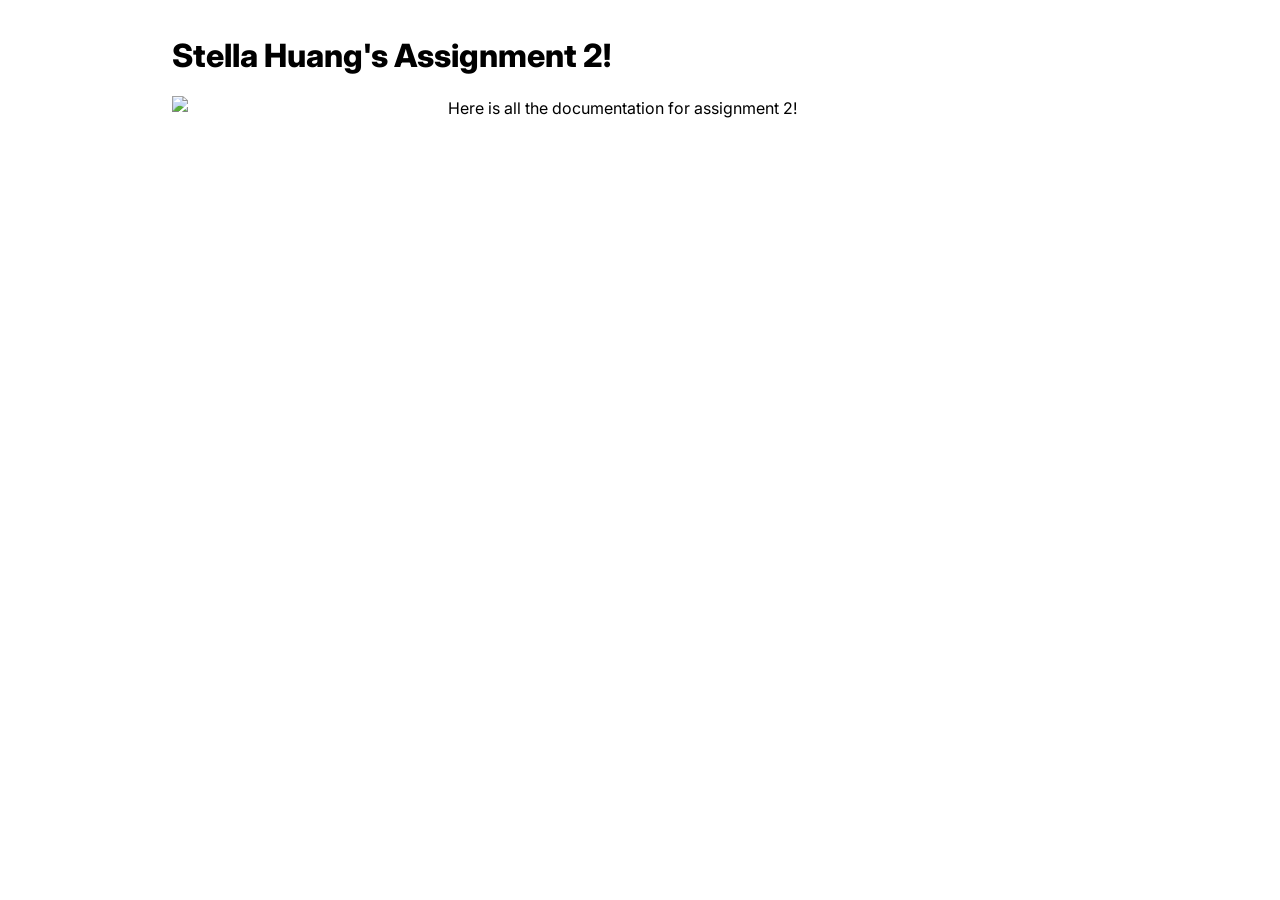
==== docs/a2.html @ b4155932 "Add the Assignment 1 blink writeup to the portfolio. Co-authored-by: Cursor <cursoragent@cursor.com>" ====
<!DOCTYPE html>
<html>
  <head>
    <meta charset="utf-8" />
    <meta name="viewport" content="width=device-width, maximum-scale=1.0" />

    <title>Stella Huang's HCDE 439 Physical Computing Page!</title>

    <link href="style.css" rel="stylesheet" type="text/css" />
  </head>
  <body>
    <h1>Stella Huang's Assignment 2!</h1>
    <div class="header">
      <img src="red-panda.jpg" />
      <p>Here is all the documentation for assignment 2!</p>
    </div>
  </body>
</html>
---- docs/style.css ----
@import url("https://fonts.googleapis.com/css2?family=Inter:wght@100;200;300;400;500;600;700;800;900&display=swap");

*,
*::before,
*::after {
  box-sizing: border-box;
}

* {
  margin: 0;
}

img,
picture,
video,
canvas,
svg {
  display: block;
  max-width: 100%;
}

body {
  font-family: "Inter", sans-serif;
  line-height: 1.5;
  -webkit-font-smoothing: antialiased;
  max-width: 1000px;
  padding: 2em;
  margin: auto;
}

h1 {
  font-weight: 800;
}

h2 {
  font-weight: 700;
}

.header {
  display: flex;
  align-items: flex-start;
  gap: 1em;
  margin-top: 1em;
}

.header img {
  width: 260px;
  flex-shrink: 0;
  object-fit: cover;
}

.grid {
  display: grid;
  grid-template-columns: repeat(auto-fit, minmax(250px, 1fr));
  gap: 1em;
  margin-top: 2em;
}

.assignment a {
  color: #000;
  text-decoration: none;
}

.assignment a:hover {
  color: #f06;
}

.assignment img {
  aspect-ratio: 1;
  object-fit: cover;
}

.assignment p {
  margin-top: 0.5em;
}

.writeup h2 {
  margin-top: 2.25rem;
  margin-bottom: 0.6rem;
}

.writeup h3 {
  margin-top: 1.5rem;
  margin-bottom: 0.5rem;
  font-size: 1.15rem;
  font-weight: 700;
}

.writeup p,
.writeup figcaption {
  margin-top: 0.75em;
  max-width: 68ch;
}

.writeup figure {
  margin-top: 1rem;
}

.writeup figure img {
  width: 100%;
  height: auto;
}

.writeup .blink-gif {
  width: auto;
  max-width: min(100%, 440px);
  height: auto;
}

.writeup .voltage-graph {
  width: auto;
  max-width: min(100%, 520px);
  height: auto;
}

.writeup .schematic {
  width: auto;
  max-width: min(100%, 760px);
  height: auto;
}

.writeup .circuit-photo {
  width: auto;
  max-width: min(100%, 420px);
  height: auto;
}

.writeup figcaption {
  font-size: 0.95rem;
}

.writeup pre {
  margin-top: 1em;
  max-width: 100%;
  overflow-x: auto;
  padding: 1em;
  background: #f4f4f4;
  border: 1px solid #ddd;
  font-family: ui-monospace, "Cascadia Code", Consolas, monospace;
  font-size: 0.85rem;
  line-height: 1.5;
}

.writeup p code {
  font-family: ui-monospace, "Cascadia Code", Consolas, monospace;
  font-size: 0.95em;
}
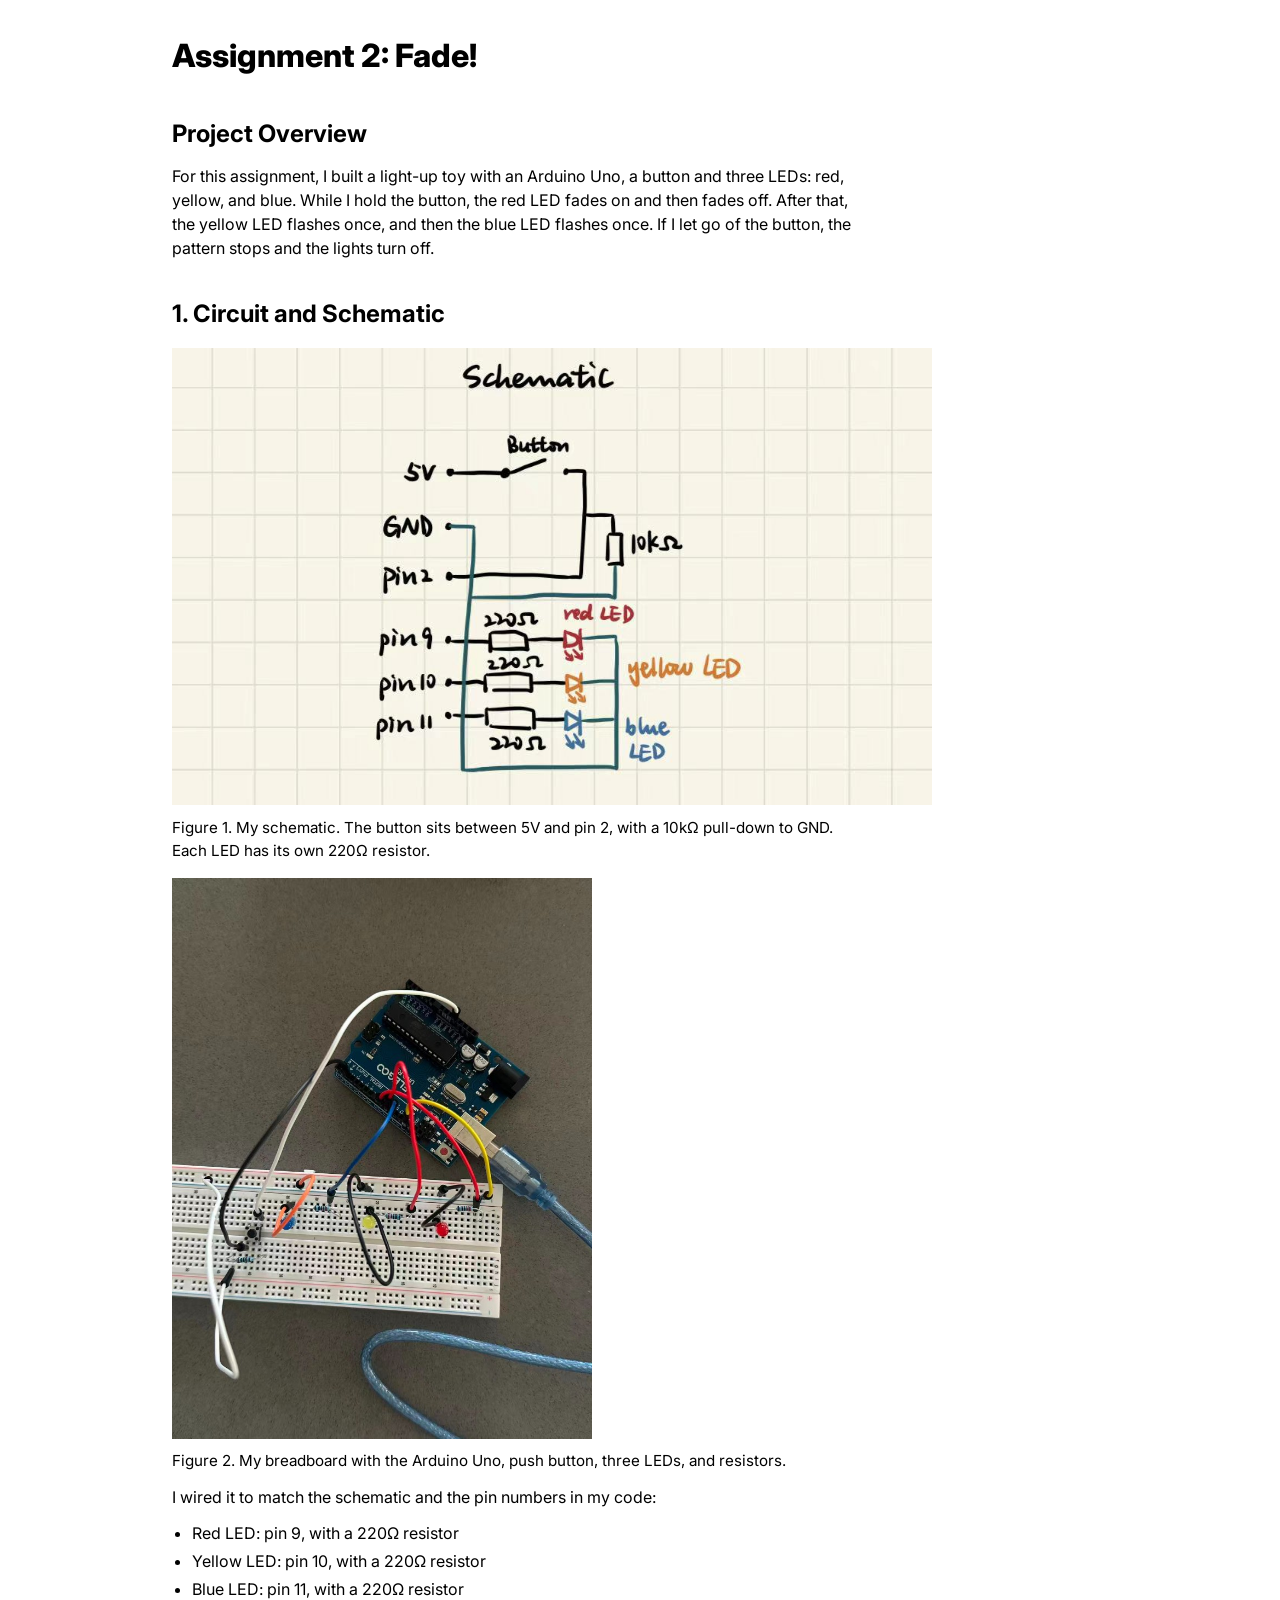
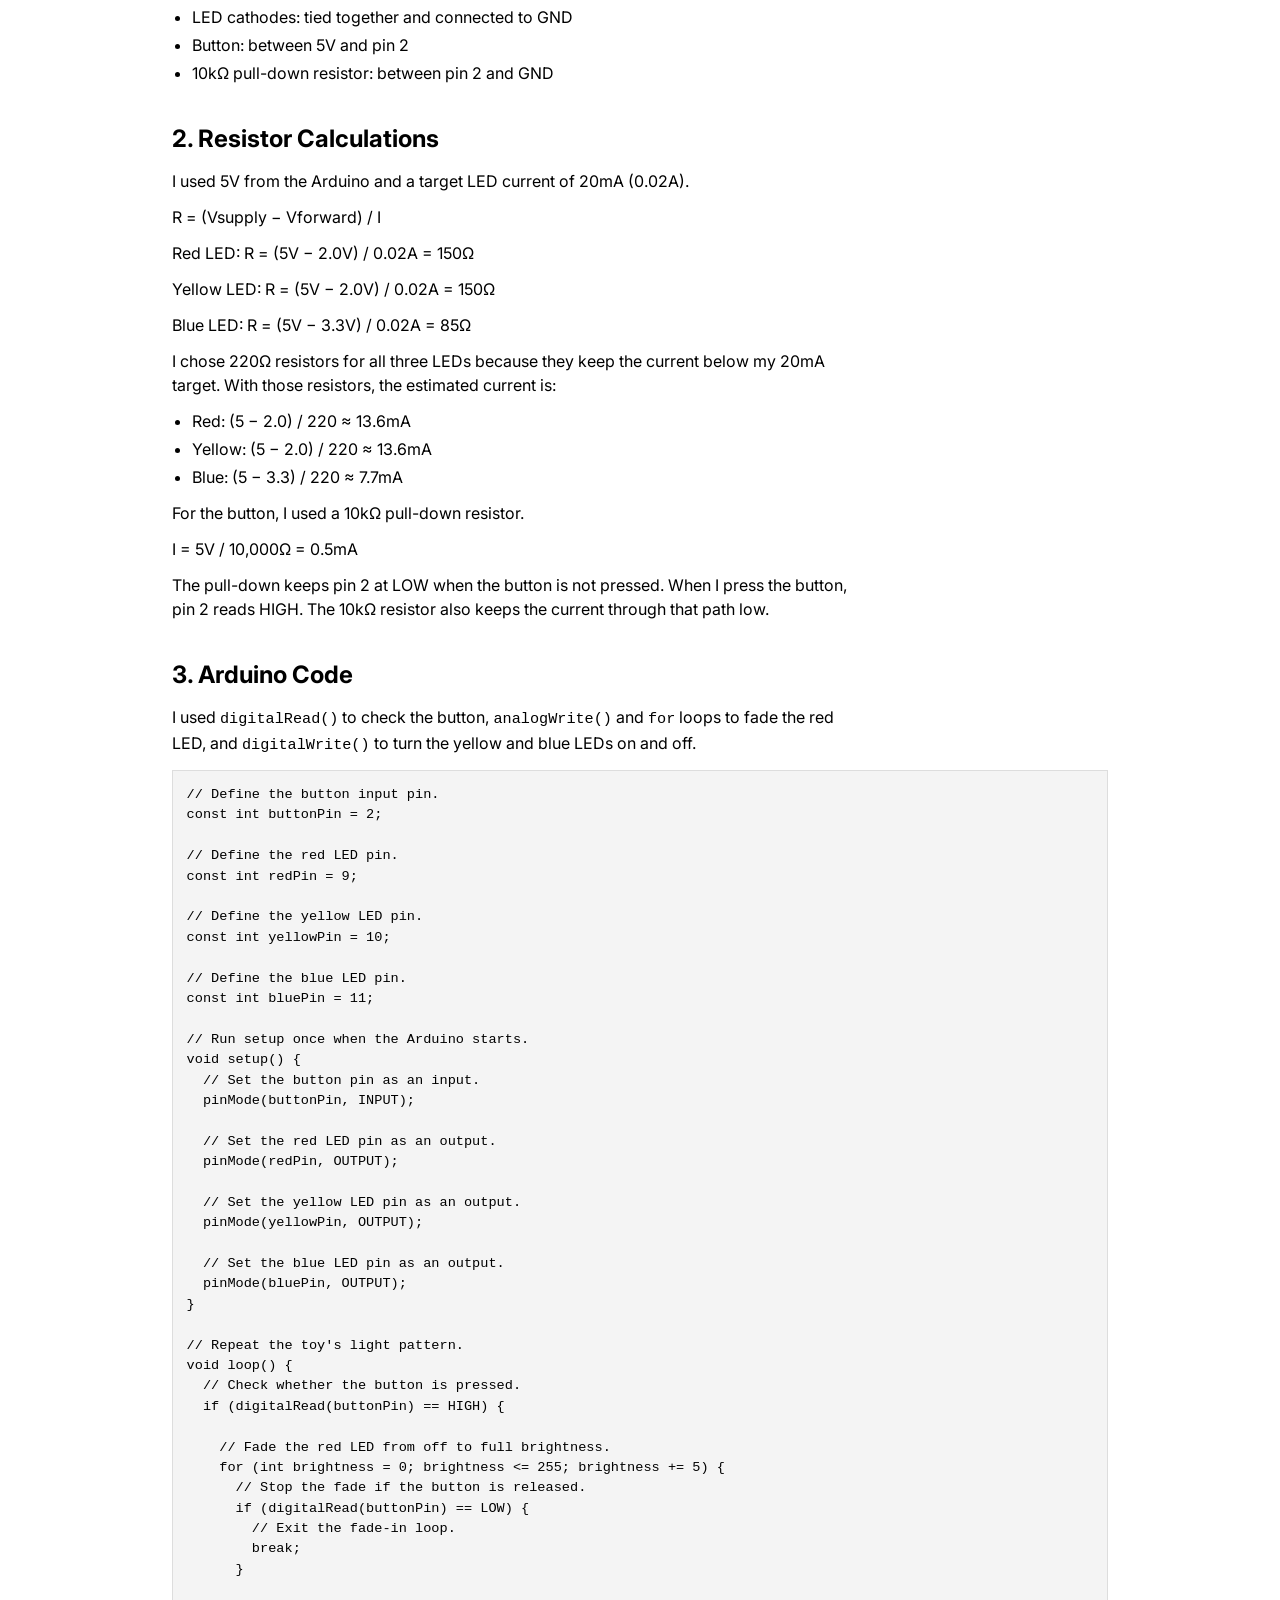
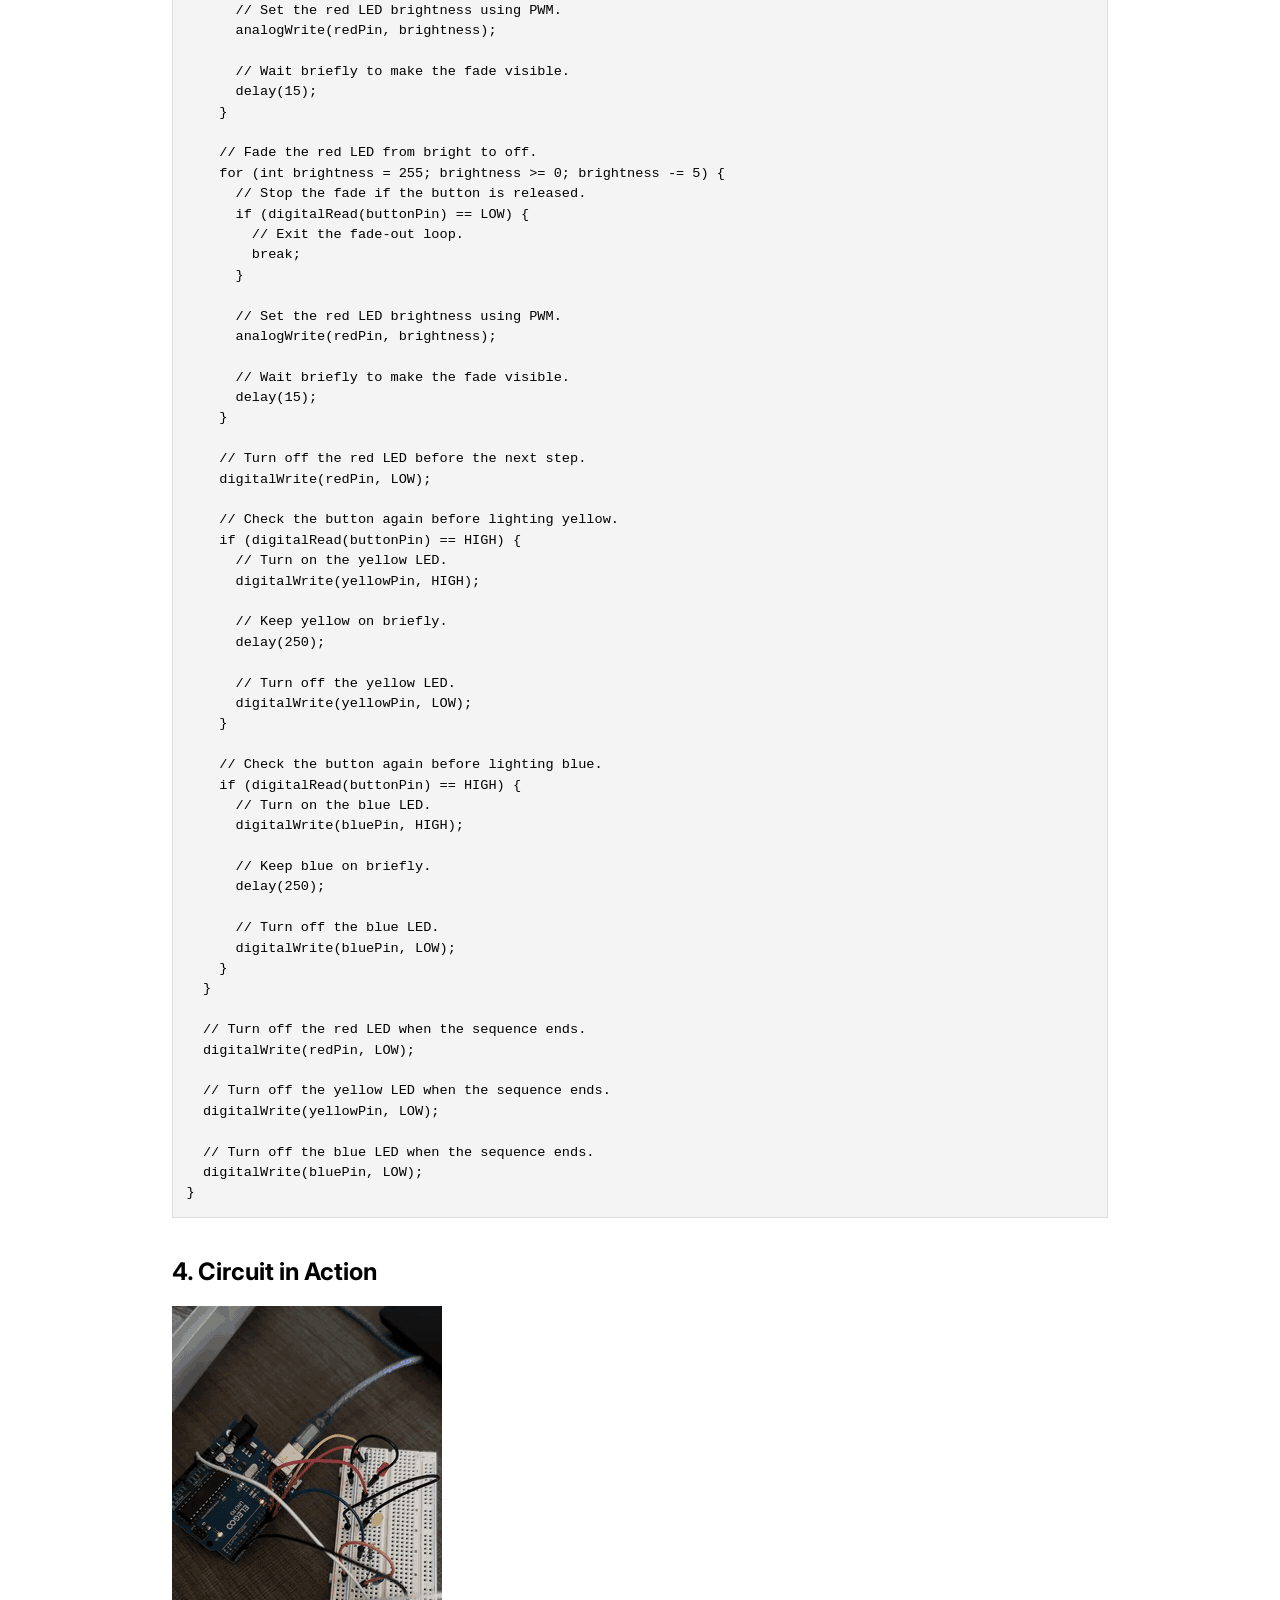
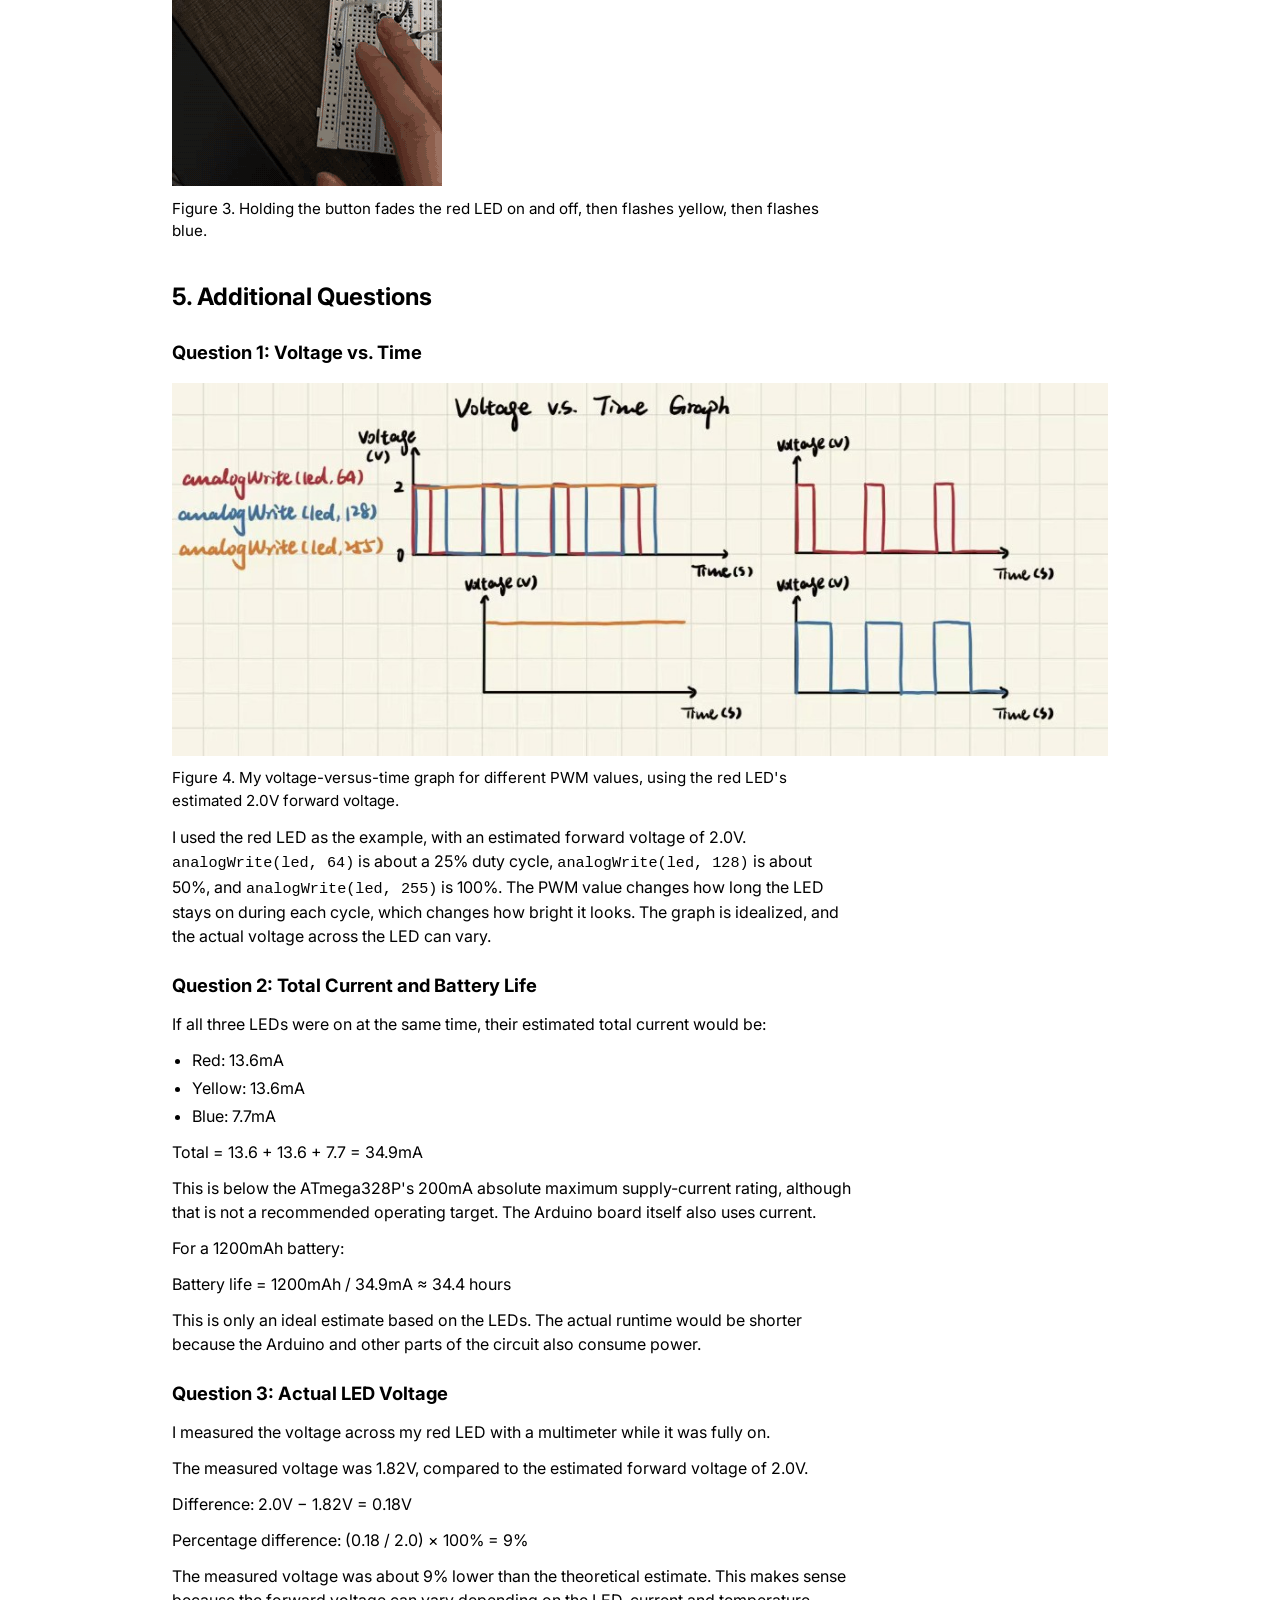
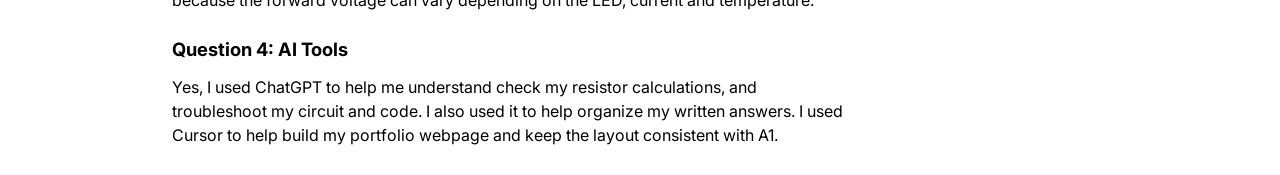
==== commit 545c3715: "finish A2" ====
--- a/docs/a2.html
+++ b/docs/a2.html
@@ -4,15 +4,221 @@
     <meta charset="utf-8" />
     <meta name="viewport" content="width=device-width, maximum-scale=1.0" />
 
-    <title>Stella Huang's HCDE 439 Physical Computing Page!</title>
+    <title>Assignment 2: Fade!</title>
 
     <link href="style.css" rel="stylesheet" type="text/css" />
   </head>
-  <body>
-    <h1>Stella Huang's Assignment 2!</h1>
-    <div class="header">
-      <img src="red-panda.jpg" />
-      <p>Here is all the documentation for assignment 2!</p>
-    </div>
+  <body class="writeup">
+    <h1>Assignment 2: Fade!</h1>
+
+    <h2>Project Overview</h2>
+    <p>
+      For this assignment, I built a light-up toy with an Arduino Uno, a button and three LEDs: red, yellow, and blue. While I hold the button, the red LED fades on and then fades off. After that, the yellow LED flashes once, and then the blue LED flashes once. If I let go of the button, the pattern stops and the lights turn off.
+    </p>
+
+    <h2>1. Circuit and Schematic</h2>
+    <figure>
+      <img class="schematic" src="images/a2_schematic.jpg" alt="Hand-drawn schematic with a button on pin 2 and red, yellow, and blue LEDs on pins 9, 10, and 11" />
+      <figcaption>
+        Figure 1. My schematic. The button sits between 5V and pin 2, with a 10kΩ pull-down to GND. Each LED has its own 220Ω resistor.
+      </figcaption>
+    </figure>
+    <figure>
+      <img class="circuit-photo" src="images/a2_circuit.jpg" alt="Arduino Uno wired to a breadboard with a push button and red, yellow, and blue LEDs" />
+      <figcaption>
+        Figure 2. My breadboard with the Arduino Uno, push button, three LEDs, and resistors.
+      </figcaption>
+    </figure>
+    <p>I wired it to match the schematic and the pin numbers in my code:</p>
+    <ul>
+      <li>Red LED: pin 9, with a 220Ω resistor</li>
+      <li>Yellow LED: pin 10, with a 220Ω resistor</li>
+      <li>Blue LED: pin 11, with a 220Ω resistor</li>
+      <li>LED cathodes: tied together and connected to GND</li>
+      <li>Button: between 5V and pin 2</li>
+      <li>10kΩ pull-down resistor: between pin 2 and GND</li>
+    </ul>
+
+    <h2>2. Resistor Calculations</h2>
+    <p>
+      I used 5V from the Arduino and a target LED current of 20mA (0.02A).
+    </p>
+    <p>R = (Vsupply − Vforward) / I</p>
+    <p>Red LED: R = (5V − 2.0V) / 0.02A = 150Ω</p>
+    <p>Yellow LED: R = (5V − 2.0V) / 0.02A = 150Ω</p>
+    <p>Blue LED: R = (5V − 3.3V) / 0.02A = 85Ω</p>
+    <p>
+      I chose 220Ω resistors for all three LEDs because they keep the current below my 20mA target. With those resistors, the estimated current is:
+    </p>
+    <ul>
+      <li>Red: (5 − 2.0) / 220 ≈ 13.6mA</li>
+      <li>Yellow: (5 − 2.0) / 220 ≈ 13.6mA</li>
+      <li>Blue: (5 − 3.3) / 220 ≈ 7.7mA</li>
+    </ul>
+    <p>
+      For the button, I used a 10kΩ pull-down resistor.
+    </p>
+    <p>I = 5V / 10,000Ω = 0.5mA</p>
+    <p>
+      The pull-down keeps pin 2 at LOW when the button is not pressed. When I press the button, pin 2 reads HIGH. The 10kΩ resistor also keeps the current through that path low.
+    </p>
+
+    <h2>3. Arduino Code</h2>
+    <p>
+      I used <code>digitalRead()</code> to check the button, <code>analogWrite()</code> and <code>for</code> loops to fade the red LED, and <code>digitalWrite()</code> to turn the yellow and blue LEDs on and off.
+    </p>
+    <pre><code>// Define the button input pin.
+const int buttonPin = 2;
+
+// Define the red LED pin.
+const int redPin = 9;
+
+// Define the yellow LED pin.
+const int yellowPin = 10;
+
+// Define the blue LED pin.
+const int bluePin = 11;
+
+// Run setup once when the Arduino starts.
+void setup() {
+  // Set the button pin as an input.
+  pinMode(buttonPin, INPUT);
+
+  // Set the red LED pin as an output.
+  pinMode(redPin, OUTPUT);
+
+  // Set the yellow LED pin as an output.
+  pinMode(yellowPin, OUTPUT);
+
+  // Set the blue LED pin as an output.
+  pinMode(bluePin, OUTPUT);
+}
+
+// Repeat the toy's light pattern.
+void loop() {
+  // Check whether the button is pressed.
+  if (digitalRead(buttonPin) == HIGH) {
+
+    // Fade the red LED from off to full brightness.
+    for (int brightness = 0; brightness &lt;= 255; brightness += 5) {
+      // Stop the fade if the button is released.
+      if (digitalRead(buttonPin) == LOW) {
+        // Exit the fade-in loop.
+        break;
+      }
+
+      // Set the red LED brightness using PWM.
+      analogWrite(redPin, brightness);
+
+      // Wait briefly to make the fade visible.
+      delay(15);
+    }
+
+    // Fade the red LED from bright to off.
+    for (int brightness = 255; brightness &gt;= 0; brightness -= 5) {
+      // Stop the fade if the button is released.
+      if (digitalRead(buttonPin) == LOW) {
+        // Exit the fade-out loop.
+        break;
+      }
+
+      // Set the red LED brightness using PWM.
+      analogWrite(redPin, brightness);
+
+      // Wait briefly to make the fade visible.
+      delay(15);
+    }
+
+    // Turn off the red LED before the next step.
+    digitalWrite(redPin, LOW);
+
+    // Check the button again before lighting yellow.
+    if (digitalRead(buttonPin) == HIGH) {
+      // Turn on the yellow LED.
+      digitalWrite(yellowPin, HIGH);
+
+      // Keep yellow on briefly.
+      delay(250);
+
+      // Turn off the yellow LED.
+      digitalWrite(yellowPin, LOW);
+    }
+
+    // Check the button again before lighting blue.
+    if (digitalRead(buttonPin) == HIGH) {
+      // Turn on the blue LED.
+      digitalWrite(bluePin, HIGH);
+
+      // Keep blue on briefly.
+      delay(250);
+
+      // Turn off the blue LED.
+      digitalWrite(bluePin, LOW);
+    }
+  }
+
+  // Turn off the red LED when the sequence ends.
+  digitalWrite(redPin, LOW);
+
+  // Turn off the yellow LED when the sequence ends.
+  digitalWrite(yellowPin, LOW);
+
+  // Turn off the blue LED when the sequence ends.
+  digitalWrite(bluePin, LOW);
+}</code></pre>
+
+    <h2>4. Circuit in Action</h2>
+    <figure>
+      <img class="blink-gif" src="images/a2_fade_demo.gif" alt="Finger pressing the button while the LEDs fade and flash on the breadboard" />
+      <figcaption>
+        Figure 3. Holding the button fades the red LED on and off, then flashes yellow, then flashes blue.
+      </figcaption>
+    </figure>
+
+    <h2>5. Additional Questions</h2>
+
+    <h3>Question 1: Voltage vs. Time</h3>
+    <figure>
+      <img src="images/a2_voltage_graph.jpg" alt="Hand-drawn voltage versus time graph for analogWrite values 64, 128, and 255" />
+      <figcaption>
+        Figure 4. My voltage-versus-time graph for different PWM values, using the red LED's estimated 2.0V forward voltage.
+      </figcaption>
+    </figure>
+    <p>
+      I used the red LED as the example, with an estimated forward voltage of 2.0V. <code>analogWrite(led, 64)</code> is about a 25% duty cycle, <code>analogWrite(led, 128)</code> is about 50%, and <code>analogWrite(led, 255)</code> is 100%. The PWM value changes how long the LED stays on during each cycle, which changes how bright it looks. The graph is idealized, and the actual voltage across the LED can vary.
+    </p>
+
+    <h3>Question 2: Total Current and Battery Life</h3>
+    <p>If all three LEDs were on at the same time, their estimated total current would be:</p>
+    <ul>
+      <li>Red: 13.6mA</li>
+      <li>Yellow: 13.6mA</li>
+      <li>Blue: 7.7mA</li>
+    </ul>
+    <p>Total = 13.6 + 13.6 + 7.7 = 34.9mA</p>
+    <p>
+      This is below the ATmega328P's 200mA absolute maximum supply-current rating, although that is not a recommended operating target. The Arduino board itself also uses current.
+    </p>
+    <p>For a 1200mAh battery:</p>
+    <p>Battery life = 1200mAh / 34.9mA ≈ 34.4 hours</p>
+    <p>
+      This is only an ideal estimate based on the LEDs. The actual runtime would be shorter because the Arduino and other parts of the circuit also consume power.
+    </p>
+
+    <h3>Question 3: Actual LED Voltage</h3>
+    <p>
+      I measured the voltage across my red LED with a multimeter while it was fully on.
+    </p>
+    <p>The measured voltage was 1.82V, compared to the estimated forward voltage of 2.0V.</p>
+    <p>Difference: 2.0V − 1.82V = 0.18V</p>
+    <p>Percentage difference: (0.18 / 2.0) × 100% = 9%</p>
+    <p>
+      The measured voltage was about 9% lower than the theoretical estimate. This makes sense because the forward voltage can vary depending on the LED, current and temperature.
+    </p>
+
+    <h3>Question 4: AI Tools</h3>
+    <p>
+      Yes, I used ChatGPT to help me understand check my resistor calculations, and troubleshoot my circuit and code. I also used it to help organize my written answers. I used Cursor to help build my portfolio webpage and keep the layout consistent with A1.
+    </p>
   </body>
 </html>
--- a/docs/style.css
+++ b/docs/style.css
@@ -87,9 +87,18 @@
 }
 
 .writeup p,
-.writeup figcaption {
+.writeup figcaption,
+.writeup ul {
   margin-top: 0.75em;
   max-width: 68ch;
+}
+
+.writeup ul {
+  padding-left: 1.25em;
+}
+
+.writeup li + li {
+  margin-top: 0.25em;
 }
 
 .writeup figure {
